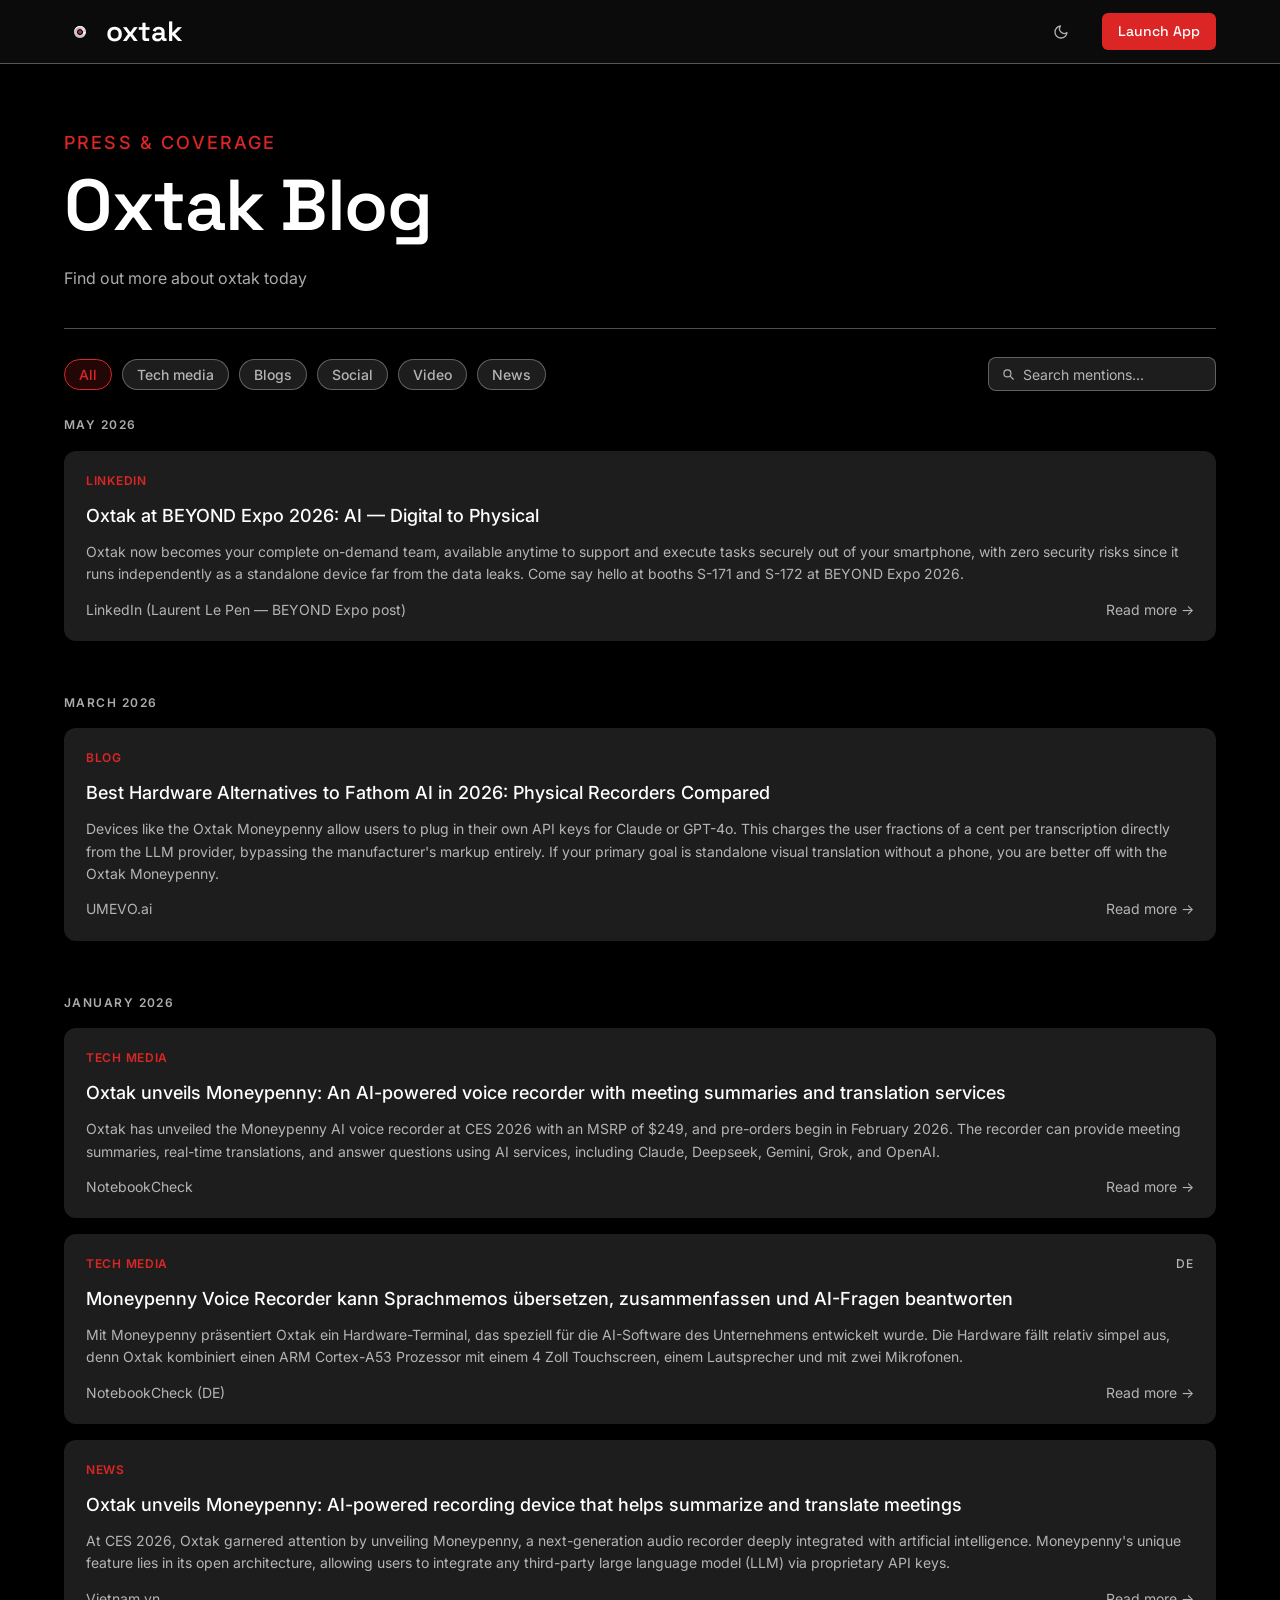
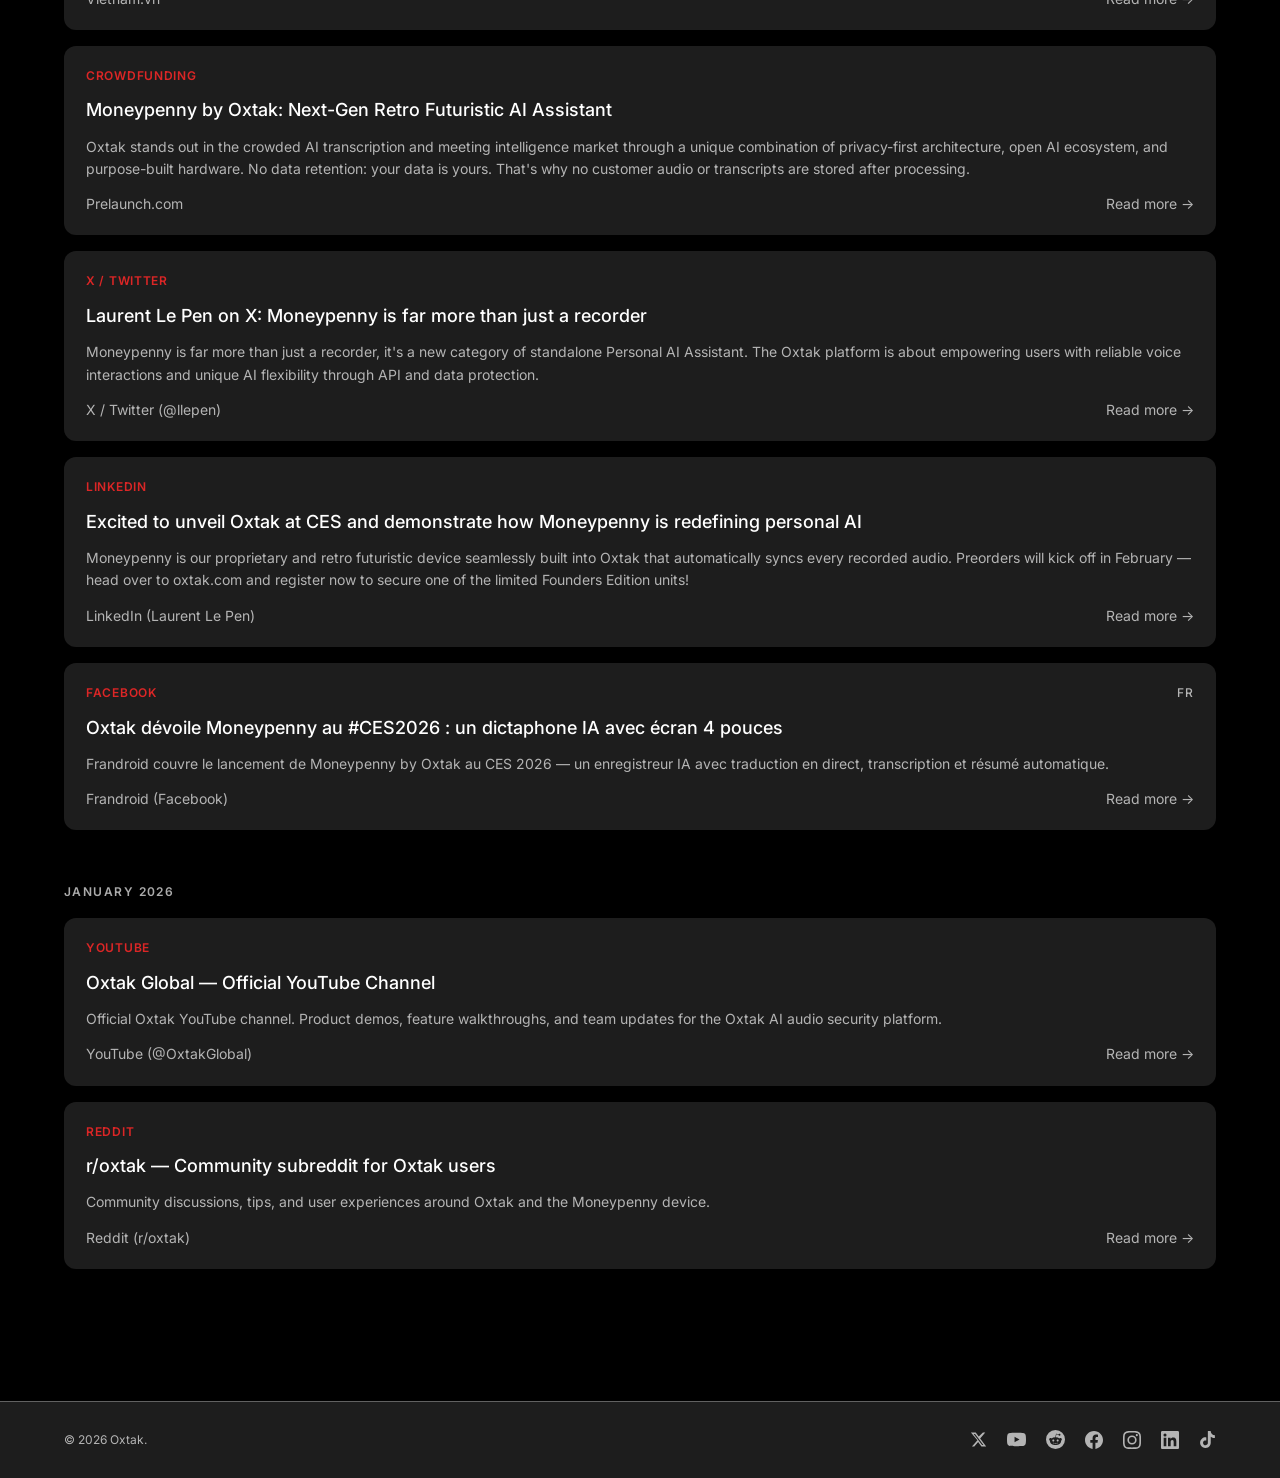
==== public/index.html @ 45c35e2d "initial commit" ====
<!DOCTYPE html>
<html lang="en">
<head>
  <meta charset="UTF-8">
  <meta name="viewport" content="width=device-width, initial-scale=1.0">
  <title>Oxtak Press &amp; Coverage</title>
  <link rel="preconnect" href="https://fonts.googleapis.com">
  <link rel="preconnect" href="https://fonts.gstatic.com" crossorigin>
  <link href="https://fonts.googleapis.com/css2?family=Inter:wght@300..700&family=Space+Grotesk:wght@300..700&display=swap" rel="stylesheet">
  <link rel="stylesheet" href="style.css">
</head>
<body>

<!-- Nav -->
<nav>
  <a href="https://oxtak.com" class="nav-logo">
    <img src="oxtak_logo.svg" class="logo-img" alt="Oxtak">
    oxtak
  </a>
  <div class="nav-links">
    <button class="theme-toggle" id="themeToggle" aria-label="Switch to light mode">
      <svg class="icon-sun" width="16" height="16" fill="none" viewBox="0 0 24 24" stroke="currentColor" stroke-width="2">
        <circle cx="12" cy="12" r="5"/>
        <path stroke-linecap="round" d="M12 2v2M12 20v2M4.22 4.22l1.42 1.42M18.36 18.36l1.42 1.42M2 12h2M20 12h2M4.22 19.78l1.42-1.42M18.36 5.64l1.42-1.42"/>
      </svg>
      <svg class="icon-moon" width="16" height="16" fill="none" viewBox="0 0 24 24" stroke="currentColor" stroke-width="2" style="display:none">
        <path stroke-linecap="round" stroke-linejoin="round" d="M21 12.79A9 9 0 1111.21 3 7 7 0 0021 12.79z"/>
      </svg>
    </button>
    <a href="https://app.oxtak.com" class="btn-launch">Launch App</a>
  </div>
</nav>

<div class="page">

  <!-- Hero -->
  <section class="hero">
    <div class="hero-eyebrow">Press &amp; Coverage</div>
    <h1>Oxtak Blog</h1>
    <p class="hero-sub">
      Find out more about oxtak today
    </p>
  </section>

  <!-- Filter bar -->
  <div class="filters">
    <button class="filter-btn active" onclick="setFilter('all',this)">All</button>
    <button class="filter-btn" onclick="setFilter('tech_media',this)">Tech media</button>
    <button class="filter-btn" onclick="setFilter('blog',this)">Blogs</button>
    <button class="filter-btn" onclick="setFilter('social',this)">Social</button>
    <button class="filter-btn" onclick="setFilter('video_youtube',this)">Video</button>
    <button class="filter-btn" onclick="setFilter('news',this)">News</button>
    <div class="filter-spacer"></div>
    <div class="search-wrap">
      <svg width="14" height="14" fill="none" viewBox="0 0 24 24" stroke="currentColor" stroke-width="2">
        <path stroke-linecap="round" stroke-linejoin="round" d="M21 21l-4.35-4.35M17 11A6 6 0 115 11a6 6 0 0112 0z"/>
      </svg>
      <input class="search-input" id="searchInput" type="text"
             placeholder="Search mentions…" oninput="applyFilters()">
    </div>
  </div>

  <!-- Timeline -->
  <div class="timeline" id="timeline"></div>

  <div class="empty-state" id="emptyState">
    <svg width="32" height="32" fill="none" viewBox="0 0 24 24" stroke="currentColor" stroke-width="1.5">
      <path stroke-linecap="round" stroke-linejoin="round" d="M9.172 16.172a4 4 0 015.656 0M9 10h.01M15 10h.01M21 12a9 9 0 11-18 0 9 9 0 0118 0z"/>
    </svg>
    <p>No mentions match your search.</p>
  </div>

</div>

<!-- Footer -->
<footer class="site-footer">
  <div class="page">
    <div class="footer-inner">
      <p class="footer-copy">© 2026 Oxtak.</p>
      <div class="footer-socials">
        <a href="https://x.com/OxtakGlobal" class="social-link" target="_blank" rel="noopener noreferrer" aria-label="X">
          <svg width="17" height="17" viewBox="0 0 24 24" fill="currentColor"><path d="M18.244 2.25h3.308l-7.227 8.26 8.502 11.24H16.17l-4.714-6.231-5.401 6.231H2.744l7.73-8.835L1.254 2.25H8.08l4.259 5.623L18.244 2.25zm-1.161 17.52h1.833L7.084 4.126H5.117L17.083 19.77z"/></svg>
        </a>
        <a href="https://www.youtube.com/@OxtakGlobal" class="social-link" target="_blank" rel="noopener noreferrer" aria-label="YouTube">
          <svg width="19" height="19" viewBox="0 0 24 24" fill="currentColor"><path d="M23.498 6.186a3.016 3.016 0 0 0-2.122-2.136C19.505 3.545 12 3.545 12 3.545s-7.505 0-9.377.505A3.017 3.017 0 0 0 .502 6.186C0 8.07 0 12 0 12s0 3.93.502 5.814a3.016 3.016 0 0 0 2.122 2.136c1.871.505 9.376.505 9.376.505s7.505 0 9.377-.505a3.015 3.015 0 0 0 2.122-2.136C24 15.93 24 12 24 12s0-3.93-.502-5.814zM9.545 15.568V8.432L15.818 12l-6.273 3.568z"/></svg>
        </a>
        <a href="https://www.reddit.com/r/oxtak/" class="social-link" target="_blank" rel="noopener noreferrer" aria-label="Reddit">
          <svg width="19" height="19" viewBox="0 0 24 24" fill="currentColor"><path d="M12 0A12 12 0 0 0 0 12a12 12 0 0 0 12 12 12 12 0 0 0 12-12A12 12 0 0 0 12 0zm5.01 4.744c.688 0 1.25.561 1.25 1.249a1.25 1.25 0 0 1-2.498.056l-2.597-.547-.8 3.747c1.824.07 3.48.632 4.674 1.488.308-.309.73-.491 1.207-.491.968 0 1.754.786 1.754 1.754 0 .716-.435 1.333-1.01 1.614a3.111 3.111 0 0 1 .042.52c0 2.694-3.13 4.87-7.004 4.87-3.874 0-7.004-2.176-7.004-4.87 0-.183.015-.366.043-.534A1.748 1.748 0 0 1 4.028 12c0-.968.786-1.754 1.754-1.754.463 0 .898.196 1.207.49 1.207-.883 2.878-1.43 4.744-1.487l.885-4.182a.342.342 0 0 1 .14-.197.35.35 0 0 1 .238-.042l2.906.617a1.214 1.214 0 0 1 1.108-.701zM9.25 12C8.561 12 8 12.562 8 13.25c0 .687.561 1.248 1.25 1.248.687 0 1.248-.561 1.248-1.249 0-.688-.561-1.249-1.249-1.249zm5.5 0c-.687 0-1.248.561-1.248 1.25 0 .687.561 1.248 1.249 1.248.688 0 1.249-.561 1.249-1.249 0-.687-.562-1.249-1.25-1.249zm-5.466 3.99a.327.327 0 0 0-.231.094.33.33 0 0 0 0 .463c.842.842 2.484.913 2.961.913.477 0 2.105-.056 2.961-.913a.361.361 0 0 0 .029-.463.33.33 0 0 0-.464 0c-.547.533-1.684.73-2.512.73-.828 0-1.979-.196-2.512-.73a.326.326 0 0 0-.232-.095z"/></svg>
        </a>
        <a href="https://www.facebook.com/oxtak" class="social-link" target="_blank" rel="noopener noreferrer" aria-label="Facebook">
          <svg width="18" height="18" viewBox="0 0 24 24" fill="currentColor"><path d="M24 12.073c0-6.627-5.373-12-12-12s-12 5.373-12 12c0 5.99 4.388 10.954 10.125 11.854v-8.385H7.078v-3.47h3.047V9.43c0-3.007 1.792-4.669 4.533-4.669 1.312 0 2.686.235 2.686.235v2.953H15.83c-1.491 0-1.956.925-1.956 1.874v2.25h3.328l-.532 3.47h-2.796v8.385C19.612 23.027 24 18.062 24 12.073z"/></svg>
        </a>
        <a href="https://www.instagram.com/oxtak" class="social-link" target="_blank" rel="noopener noreferrer" aria-label="Instagram">
          <svg width="18" height="18" viewBox="0 0 24 24" fill="currentColor"><path d="M12 2.163c3.204 0 3.584.012 4.85.07 3.252.148 4.771 1.691 4.919 4.919.058 1.265.069 1.645.069 4.849 0 3.205-.012 3.584-.069 4.849-.149 3.225-1.664 4.771-4.919 4.919-1.266.058-1.644.07-4.85.07-3.204 0-3.584-.012-4.849-.07-3.26-.149-4.771-1.699-4.919-4.92-.058-1.265-.07-1.644-.07-4.849 0-3.204.013-3.583.07-4.849.149-3.227 1.664-4.771 4.919-4.919 1.266-.057 1.645-.069 4.849-.069zM12 0C8.741 0 8.333.014 7.053.072 2.695.272.273 2.69.073 7.052.014 8.333 0 8.741 0 12c0 3.259.014 3.668.072 4.948.2 4.358 2.618 6.78 6.98 6.98C8.333 23.986 8.741 24 12 24c3.259 0 3.668-.014 4.948-.072 4.354-.2 6.782-2.618 6.979-6.98.059-1.28.073-1.689.073-4.948 0-3.259-.014-3.667-.072-4.947-.196-4.354-2.617-6.78-6.979-6.98C15.668.014 15.259 0 12 0zm0 5.838a6.162 6.162 0 1 0 0 12.324 6.162 6.162 0 0 0 0-12.324zM12 16a4 4 0 1 1 0-8 4 4 0 0 1 0 8zm6.406-11.845a1.44 1.44 0 1 0 0 2.881 1.44 1.44 0 0 0 0-2.881z"/></svg>
        </a>
        <a href="https://www.linkedin.com/company/oxtakglobal/" class="social-link" target="_blank" rel="noopener noreferrer" aria-label="LinkedIn">
          <svg width="18" height="18" viewBox="0 0 24 24" fill="currentColor"><path d="M20.447 20.452h-3.554v-5.569c0-1.328-.027-3.037-1.852-3.037-1.853 0-2.136 1.445-2.136 2.939v5.667H9.351V9h3.414v1.561h.046c.477-.9 1.637-1.85 3.37-1.85 3.601 0 4.267 2.37 4.267 5.455v6.286zM5.337 7.433a2.062 2.062 0 0 1-2.063-2.065 2.064 2.064 0 1 1 2.063 2.065zm1.782 13.019H3.555V9h3.564v11.452zM22.225 0H1.771C.792 0 0 .774 0 1.729v20.542C0 23.227.792 24 1.771 24h20.451C23.2 24 24 23.227 24 22.271V1.729C24 .774 23.2 0 22.222 0h.003z"/></svg>
        </a>
        <a href="https://www.tiktok.com/@oxtakglobal" class="social-link" target="_blank" rel="noopener noreferrer" aria-label="TikTok">
          <svg width="17" height="17" viewBox="0 0 24 24" fill="currentColor"><path d="M12.525.02c1.31-.02 2.61-.01 3.91-.02.08 1.53.63 3.09 1.75 4.17 1.12 1.11 2.7 1.62 4.24 1.79v4.03c-1.44-.05-2.89-.35-4.2-.97-.57-.26-1.1-.59-1.62-.93-.01 2.92.01 5.84-.02 8.75-.08 1.4-.54 2.79-1.35 3.94-1.31 1.92-3.58 3.17-5.91 3.21-1.43.08-2.86-.31-4.08-1.03-2.02-1.19-3.44-3.37-3.65-5.71-.02-.5-.03-1-.01-1.49.18-1.9 1.12-3.72 2.58-4.96 1.66-1.44 3.98-2.13 6.15-1.72.02 1.48-.04 2.96-.04 4.44-.99-.32-2.15-.23-3.02.37-.63.41-1.11 1.04-1.36 1.75-.21.51-.15 1.07-.14 1.61.24 1.64 1.82 3.02 3.5 2.87 1.12-.01 2.19-.66 2.77-1.61.19-.33.4-.67.41-1.06.1-1.79.06-3.57.07-5.36.01-4.03-.01-8.05.02-12.07z"/></svg>
        </a>
      </div>
    </div>
  </div>
</footer>

<!-- Data file generated by build_blog.py (do not edit manually) -->
<script src="oxtak_data.js"></script>

<!-- Page logic -->
<script src="app.js"></script>

</body>
</html>
---- public/style.css ----
:root {
  --bg:           #000000;
  --bg2:          #1d1d1d;
  --bg3:          #1d1d1d67;
  --border:       rgba(255,255,255,0.3);
  --border-hover: rgba(255,255,255,0.67);
  --red:          #dc2626;
  --red-dim:      rgba(232,40,42,0.15);
  --white:        #ffffff;
  --white-btn:    #ffffff;
  --muted:        rgba(255,255,255,0.67);
  --font:         "Inter", sans-serif;
  --font-heading: "Space Grotesk", sans-serif;
  --mono:         'SF Mono', 'Fira Code', Consolas, monospace;
}

/* --- Light mode --- */
html.light {
  --bg:           #FFFFFF;
  --bg2:          #FAFAFA;
  --bg3:          #fafafa67;
  --border:       rgba(0,0,0,0.12);
  --border-hover: rgba(0,0,0,0.35);
  --red-dim:      rgba(220,38,38,0.10);
  --white:        #1A1A1A;
  --white-btn:    #ffffff;
  --muted:        #525252;
}

*, *::before, *::after {
  box-sizing: border-box;
  margin: 0;
  padding: 0;
}

html {
  scroll-behavior: smooth;
}

body {
  background: var(--bg);
  color: var(--white);
  font-family: var(--font);
  font-size: 14px;
  line-height: 1.65;
  -webkit-font-smoothing: antialiased;
}

/* --- Nav --- */
nav {
  font-family: var(--font-heading);
  position: sticky;
  top: 0;
  z-index: 100;
  background: var(--bg3);
  backdrop-filter: blur(4px);
  -webkit-backdrop-filter: blur(12px);
  border-bottom: 0.5px solid var(--border);
  display: flex;
  align-items: center;
  justify-content: space-between;
  padding: 0 clamp(1.5rem, 5vw, 4rem);
  height: 64px;
}

.nav-logo {
  display: flex;
  align-items: center;
  gap: 10px;
  text-decoration: none;
  color: var(--white);
  font-size: 28px;
  font-weight: 600;
  letter-spacing: -0.3px;
}

.logo-img {
  height: 32px;
  width: auto;
  flex-shrink: 0;
}

.nav-links {
  display: flex;
  gap: 1.5rem;
  align-items: center;
  opacity: 1;
}

.nav-links a {
  color: var(--muted);
  text-decoration: none;
  font-size: 14px;
  transition: color .15s;
}

.nav-links a:hover {
  color: var(--white-btn);
}

.theme-toggle {
  background: none;
  border: 0;
  color: var(--muted);
  width: 34px;
  height: 34px;
  border-radius: 8px;
  cursor: pointer;
  display: flex;
  align-items: center;
  justify-content: center;
  flex-shrink: 0;
}

.theme-toggle:hover {
  color: var(--white);
  background: var(--border);
  opacity: 0.67;
}

.nav-links .btn-launch {
  background: var(--red);
  color: var(--white-btn);
  padding: 7px 16px;
  border-radius: 6px;
  font-size: 14px;
  font-weight: 500;
}

.nav-links .btn-launch:hover {
  opacity: 0.9;
}

/* --- Page wrapper --- */
.page {
  max-width: 1320px;
  margin: 0 auto;
  padding: 0 clamp(1.5rem, 5vw, 4rem);
}

/* --- Hero --- */
.hero {
  padding: 64px 0 36px;
  border-bottom: 0.5px solid var(--border);
}

.hero-eyebrow {
  display: inline-flex;
  align-items: center;
  gap: 8px;
  font-size: 18px;
  font-weight: 500;
  letter-spacing: 0.12em;
  text-transform: uppercase;
  color: var(--red);
  margin-bottom: 8px;
}

.hero h1 {
  font-family: var(--font-heading);
  font-size: 72px;
  font-weight: 600;
  letter-spacing: -1.5px;
  line-height: 1.1;
  color: var(--white);
  margin-bottom: 20px;
}

.hero h1 span {
  color: var(--red);
}

.hero-sub {
  font-size: 16px;
  color: var(--muted);
  max-width: 580px;
  line-height: 1.7;
}

/* --- Filter bar --- */
.filters {
  display: flex;
  align-items: center;
  gap: 10px;
  padding: 28px 0 24px;
  flex-wrap: wrap;
}

.filter-btn {
  background: var(--bg2);
  border: 0.5px solid var(--border);
  color: var(--muted);
  font-size: 14px;
  font-weight: 500;
  padding: 6px 14px;
  border-radius: 100px;
  cursor: pointer;
  transition: all 0.15s;
  font-family: var(--font);
  white-space: nowrap;
}

.filter-btn:hover {
  border-color: var(--border-hover);
  color: var(--white);
}

.filter-btn.active {
  background: var(--red-dim);
  border-color: var(--red);
  color: var(--red);
}

.filter-spacer {
  flex: 1;
}

.search-wrap {
  display: flex;
  align-items: center;
  gap: 8px;
  background: var(--bg2);
  border: 0.5px solid var(--border);
  border-radius: 8px;
  padding: 0 12px;
  height: 34px;
  transition: border-color 0.15s;
}

.search-wrap:focus-within {
  border-color: var(--border-hover);
}

.search-wrap svg {
  color: var(--muted);
  flex-shrink: 0;
}

.search-input {
  background: transparent;
  border: none;
  outline: none;
  color: var(--white);
  font-size: 14px;
  font-family: var(--font);
  width: 180px;
}

.search-input::placeholder {
  color: var(--muted);
}

/* --- Timeline / cards --- */
.timeline {
  padding-bottom: 80px;
}

.timeline-group {
  margin-bottom: 52px;
}

.timeline-month {
  font-size: 12px;
  font-weight: 600;
  letter-spacing: 0.12em;
  text-transform: uppercase;
  color: var(--muted);
  margin-bottom: 16px;
  display: flex;
  align-items: center;
  gap: 12px;
}

.card-grid {
  display: grid;
  grid-template-columns: repeat(auto-fill, minmax(min(700px, 100%), 1fr));
  gap: 16px;
}

.mention-card {
  background: var(--bg2);
  border-radius: 12px;
  padding: 20px 22px;
  text-decoration: none;
  display: flex;
  flex-direction: column;
  gap: 12px;
  transition: transform 0.1s;
  cursor: pointer;
}

.mention-card:hover {
  transform: translateY(-1.67px);
}

.card-header {
  display: flex;
  align-items: center;
  gap: 10px;
}

.source-badge {
  display: inline-flex;
  align-items: center;
  gap: 5px;
  font-size: 12px;
  font-weight: 600;
  letter-spacing: 0.06em;
  text-transform: uppercase;
  color: var(--red);
}

.lang-tag {
  margin-left: auto;
  font-size: 12px;
  font-weight: 500;
  color: var(--muted);
  letter-spacing: 0.08em;
  text-transform: uppercase;
}

.card-title {
  font-size: 18px;
  font-weight: 500;
  color: var(--white);
  line-height: 1.45;
  display: -webkit-box;
  -webkit-line-clamp: 2;
  -webkit-box-orient: vertical;
  overflow: hidden;
}

.card-snippet {
  font-size: 14px;
  color: var(--muted);
  line-height: 1.6;
  display: -webkit-box;
  -webkit-line-clamp: 3;
  -webkit-box-orient: vertical;
  overflow: hidden;
}

.card-footer {
  display: flex;
  align-items: center;
  justify-content: space-between;
  margin-top: auto;
}

.card-source {
  font-size: 14px;
  color: var(--muted);
}

.card-arrow {
  color: var(--muted);
  font-size: 14px;
}

.mention-card:hover .card-arrow {
  color: var(--white);
}

/* --- Empty state --- */
.empty-state {
  text-align: center;
  padding: 72px 0;
  color: var(--muted);
  display: none;
}

.empty-state svg {
  margin-bottom: 16px;
  opacity: 0.3;
}

.empty-state p {
  font-size: 14px;
}

/* --- Footer --- */
.site-footer {
  background: var(--bg2);
  border-top: 0.5px solid var(--border);
}

.footer-inner {
  display: flex;
  align-items: center;
  justify-content: space-between;
  flex-wrap: wrap;
  gap: 16px;
  padding: 28px 0;
}

.footer-copy {
  font-size: 12px;
  color: var(--muted);
}

.footer-socials {
  display: flex;
  align-items: center;
  gap: 20px;
}

.social-link {
  color: var(--muted);
  display: flex;
  align-items: center;
  text-decoration: none;
  transition: color 0.15s;
}

.social-link:hover {
  color: var(--white);
}

/* --- Responsive --- */
@media (max-width: 900px) {
  .hero h1 {
    font-size: 52px;
    letter-spacing: -1px;
  }
  .card-grid {
    grid-template-columns: 1fr;
  }
}

@media (max-width: 680px) {
  .nav-links a:not(.btn-launch) {
    display: none;
  }
  .hero {
    padding: 48px 0 36px;
  }
  .hero h1 {
    font-size: 40px;
    font-weight: 600;
  }
  .filters {
    gap: 8px;
  }
  .filter-spacer {
    display: none;
  }
  .search-wrap {
    width: 100%;
  }
  .search-input {
    width: 100%;
  }
}
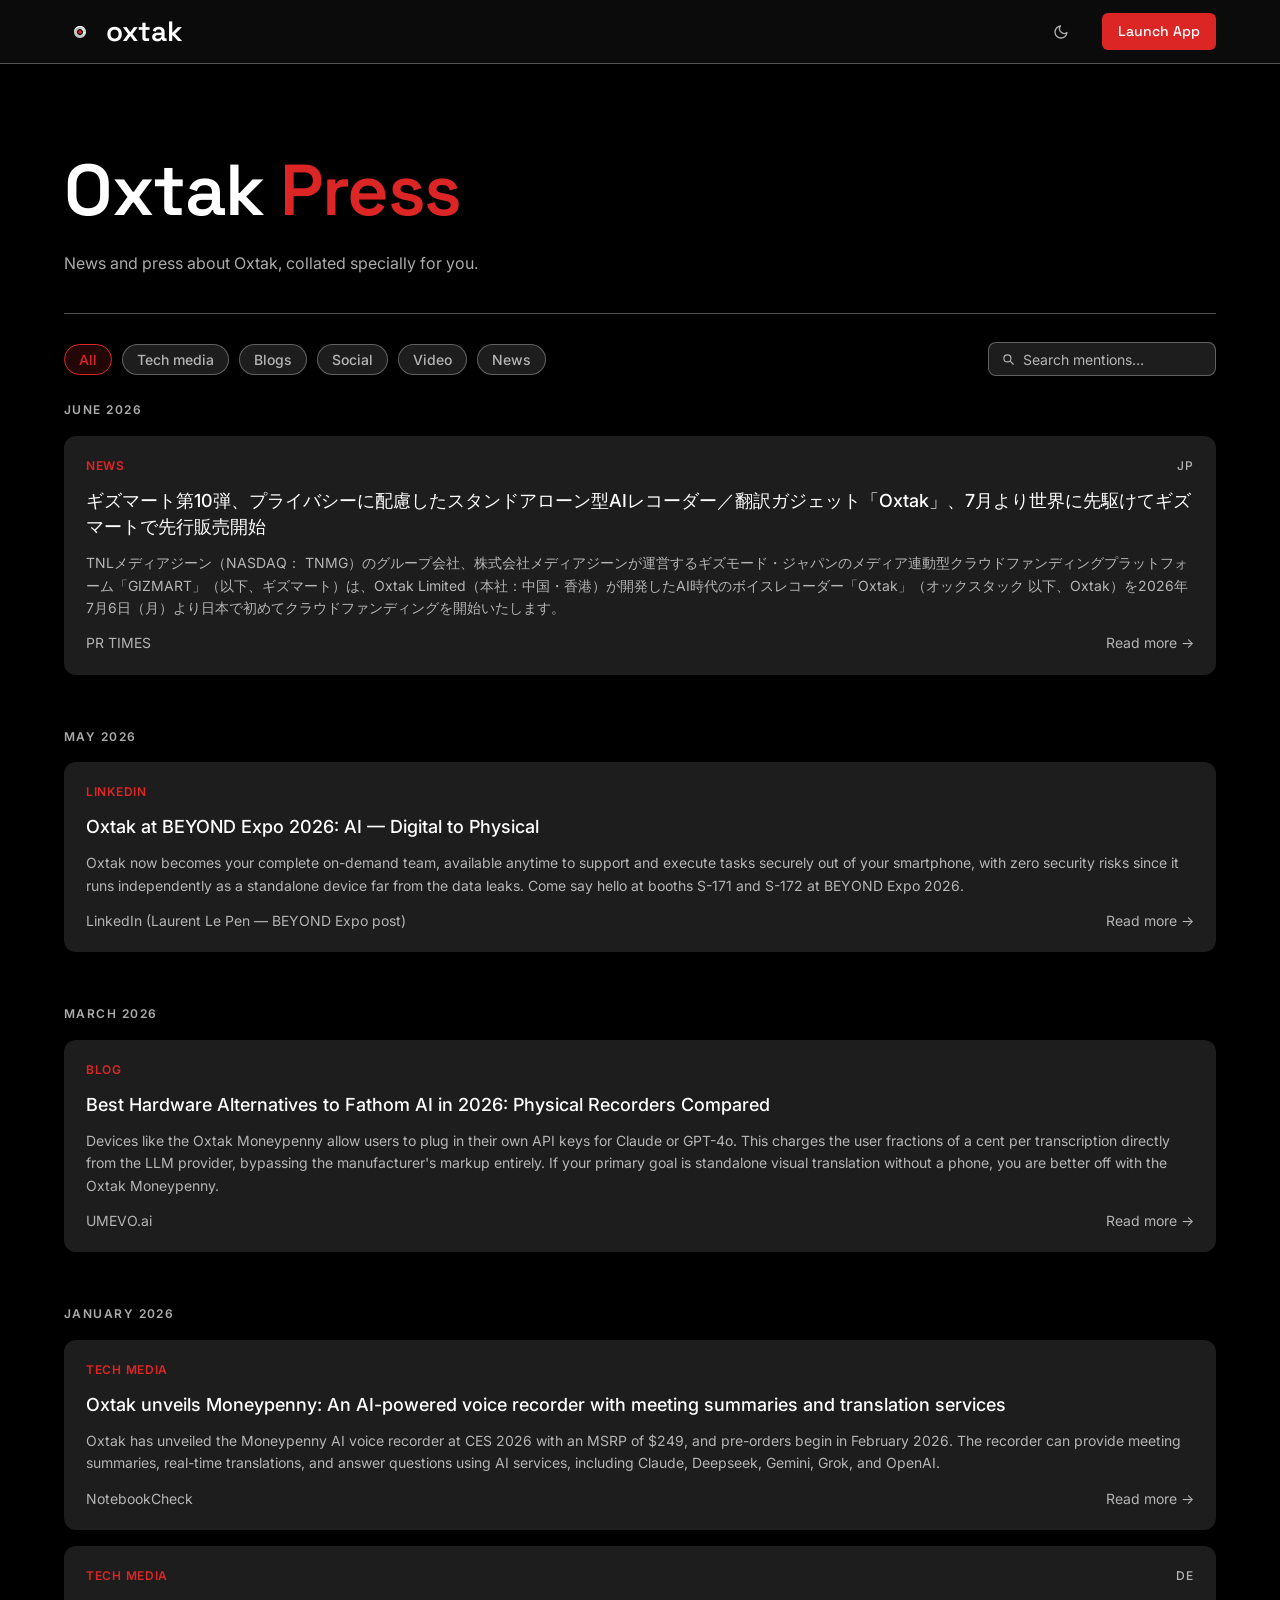
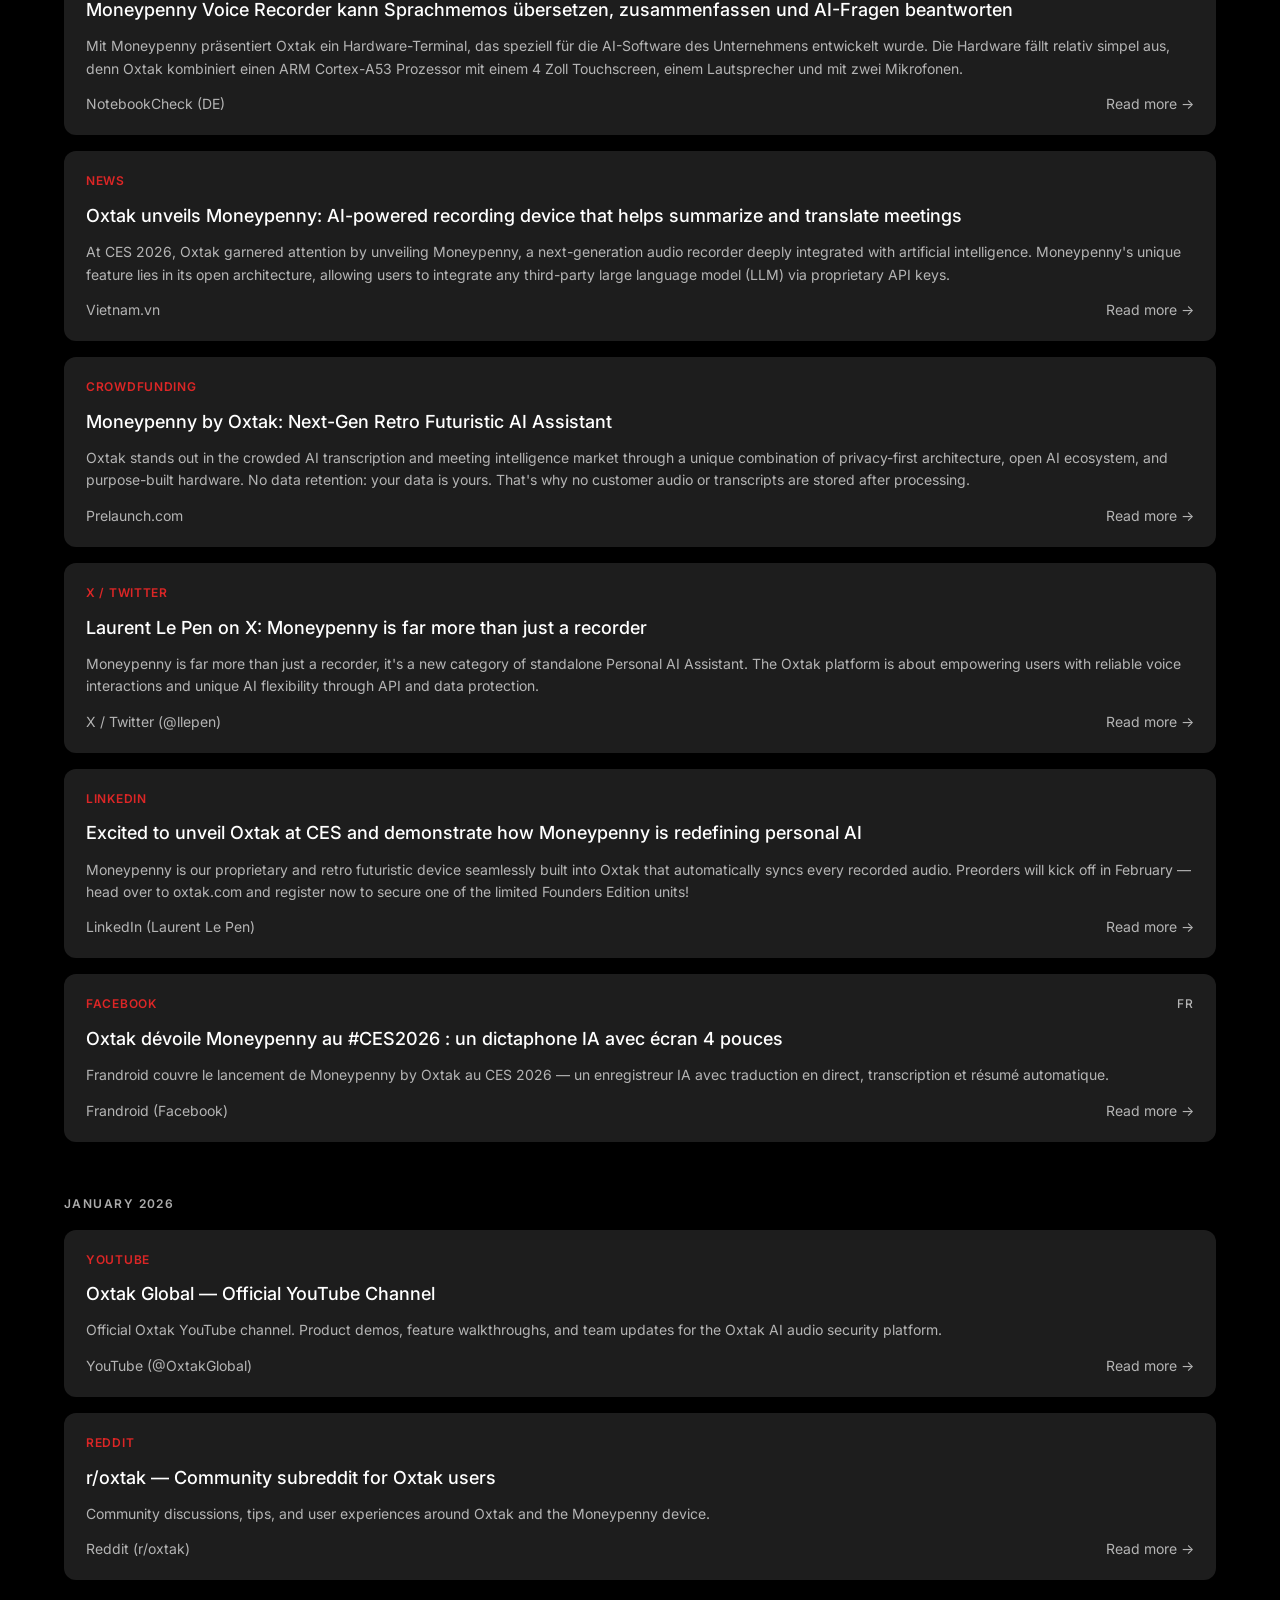
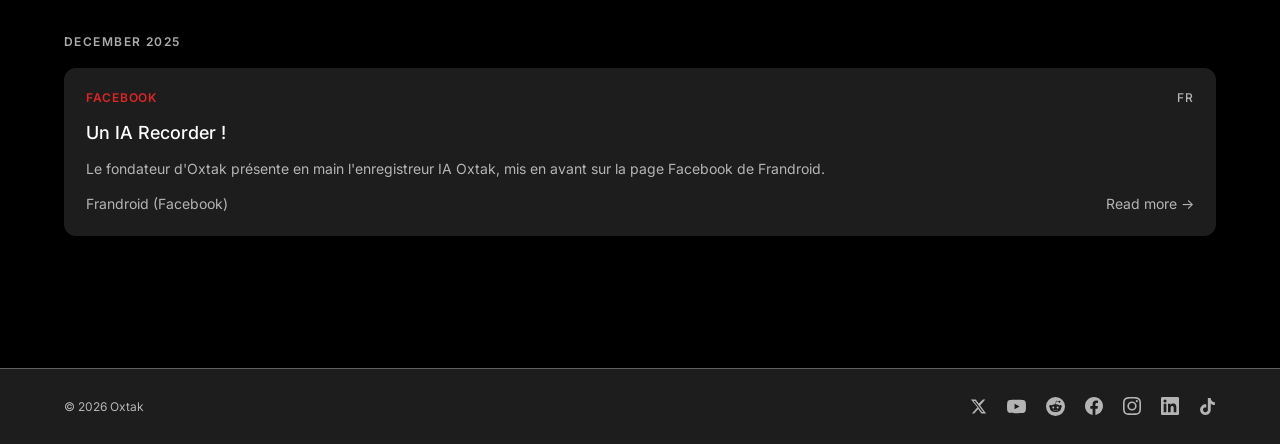
==== commit fcafad6c: "updated jap link and hero" ====
--- a/public/index.html
+++ b/public/index.html
@@ -35,10 +35,10 @@
 
   <!-- Hero -->
   <section class="hero">
-    <div class="hero-eyebrow">Press &amp; Coverage</div>
-    <h1>Oxtak Blog</h1>
+    <div class="hero-eyebrow"></div>
+    <h1>Oxtak <span>Press</span></h1>
     <p class="hero-sub">
-      Find out more about oxtak today
+      News and press about Oxtak, collated specially for you.
     </p>
   </section>
 
@@ -76,7 +76,7 @@
 <footer class="site-footer">
   <div class="page">
     <div class="footer-inner">
-      <p class="footer-copy">© 2026 Oxtak.</p>
+      <p class="footer-copy">© 2026 Oxtak</p>
       <div class="footer-socials">
         <a href="https://x.com/OxtakGlobal" class="social-link" target="_blank" rel="noopener noreferrer" aria-label="X">
           <svg width="17" height="17" viewBox="0 0 24 24" fill="currentColor"><path d="M18.244 2.25h3.308l-7.227 8.26 8.502 11.24H16.17l-4.714-6.231-5.401 6.231H2.744l7.73-8.835L1.254 2.25H8.08l4.259 5.623L18.244 2.25zm-1.161 17.52h1.833L7.084 4.126H5.117L17.083 19.77z"/></svg>
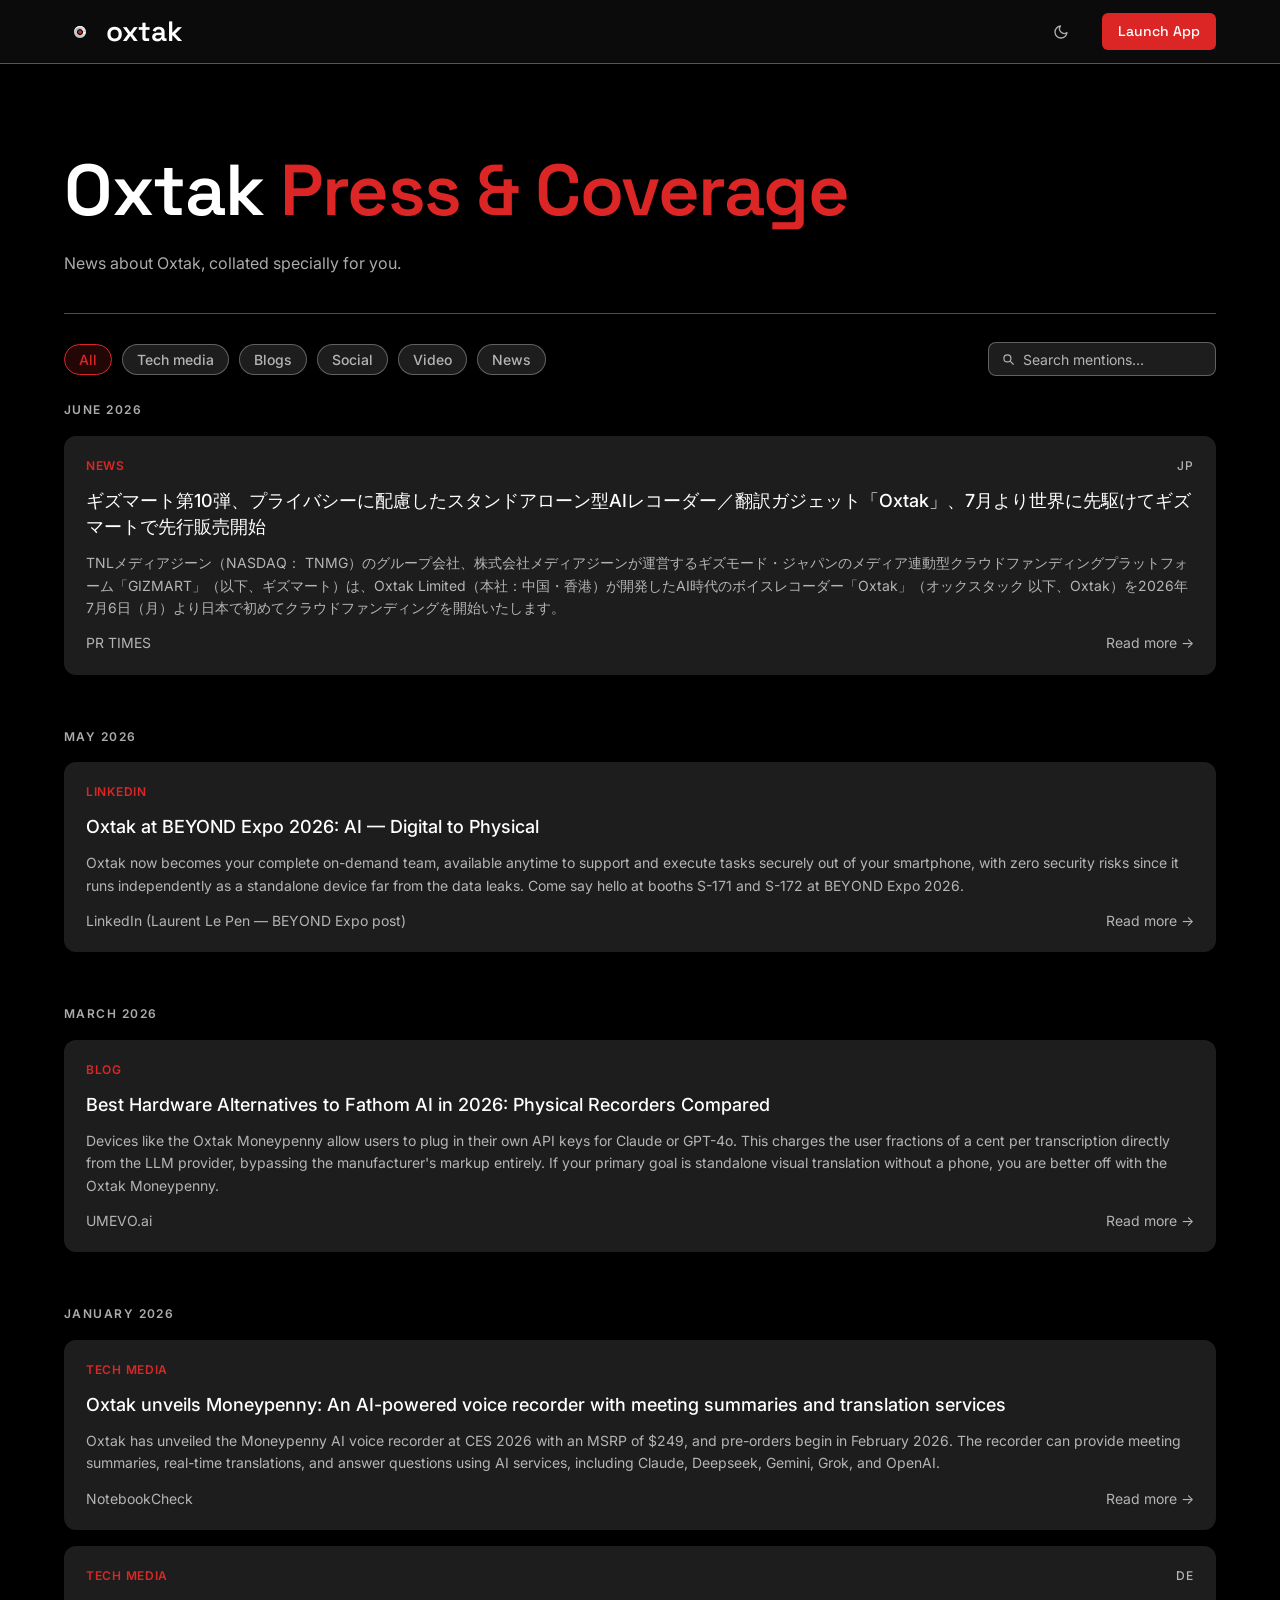
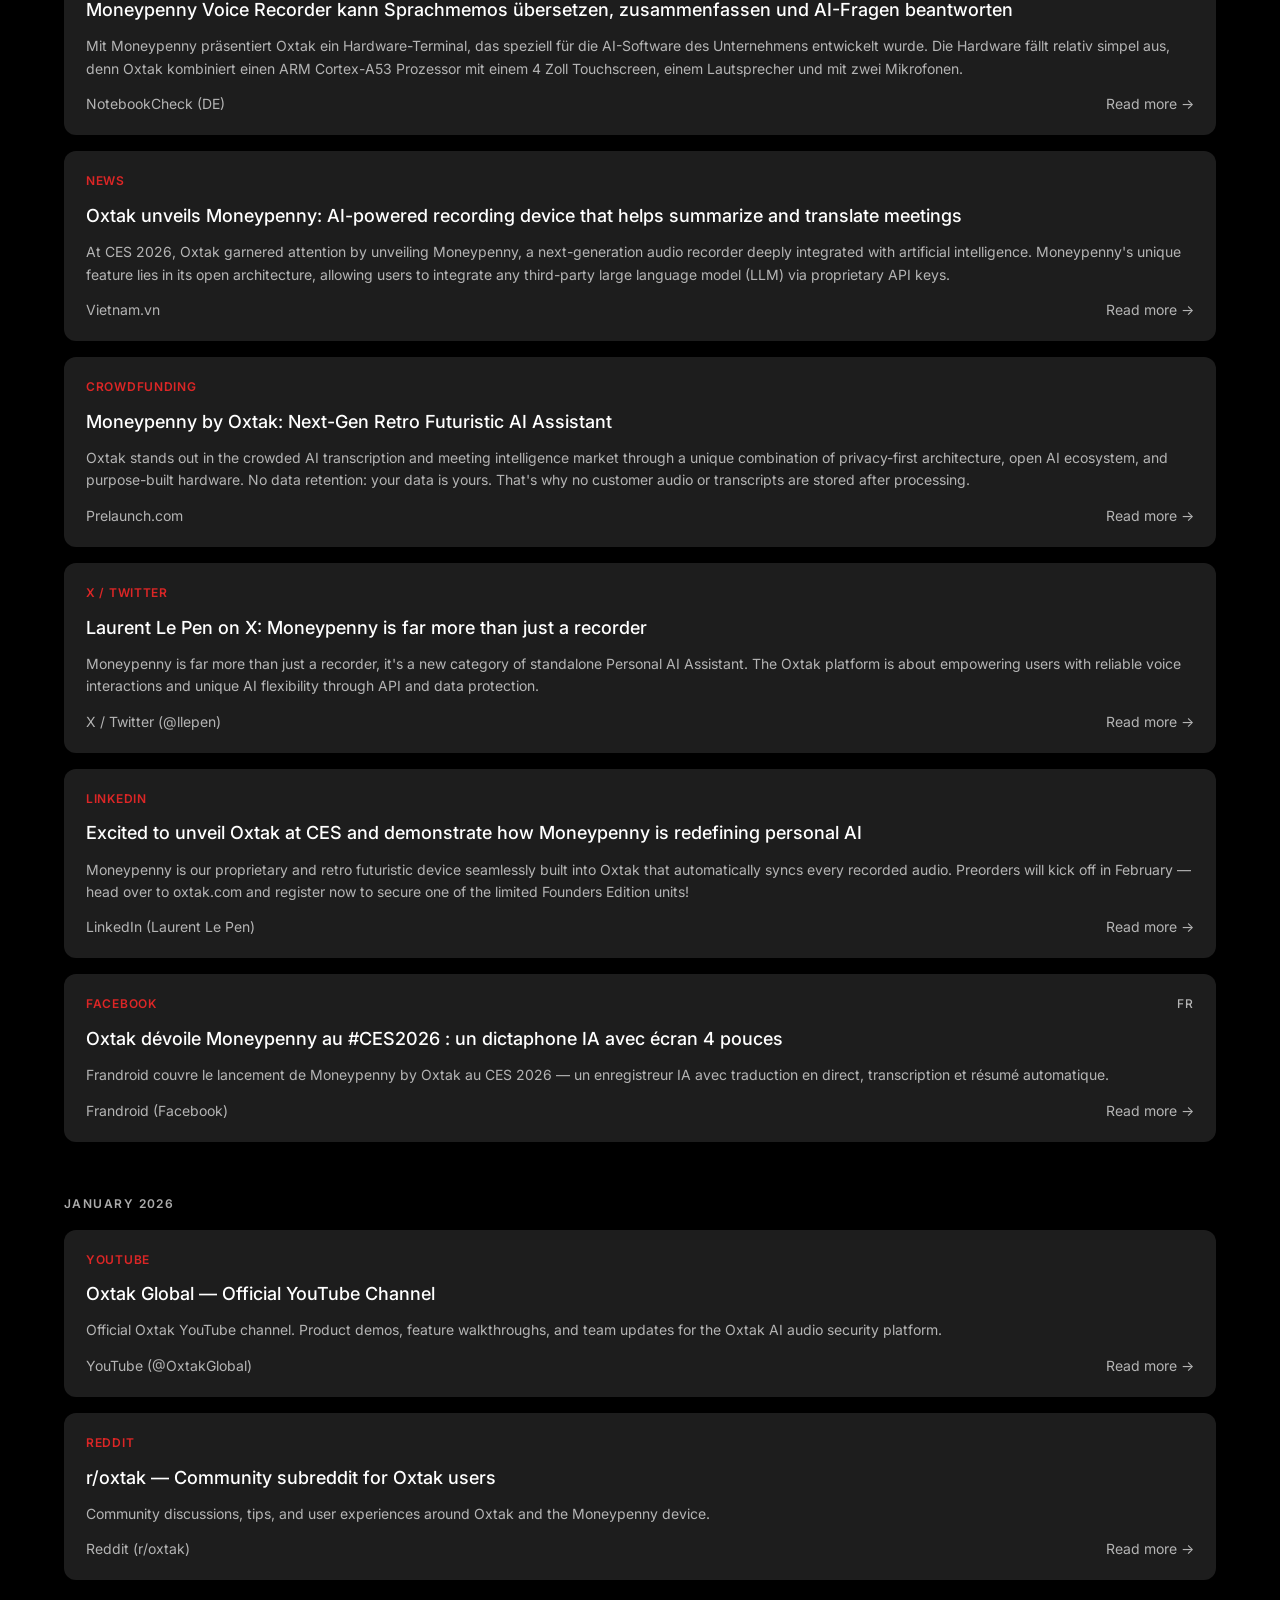
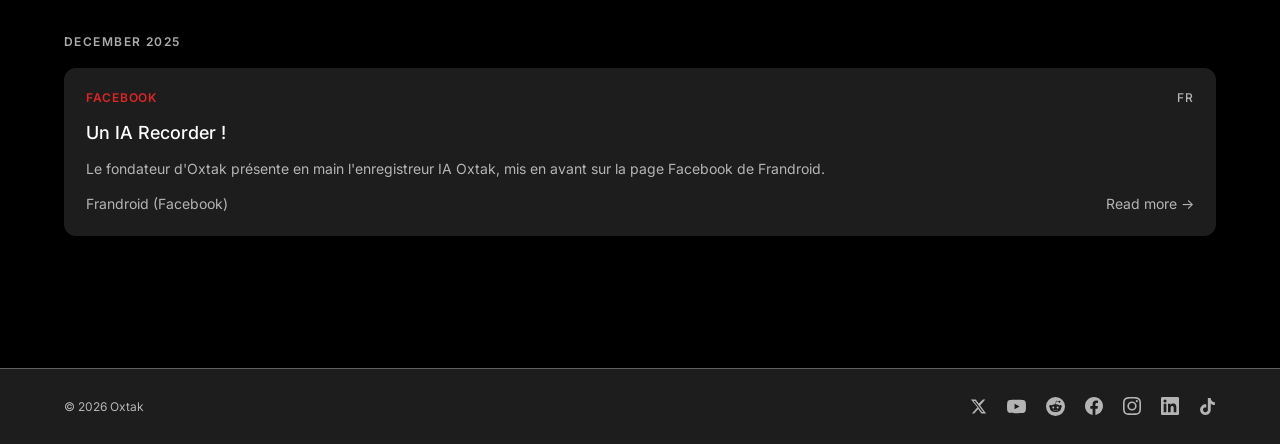
==== commit 0d80fc71: "updated hero" ====
--- a/public/index.html
+++ b/public/index.html
@@ -36,9 +36,9 @@
   <!-- Hero -->
   <section class="hero">
     <div class="hero-eyebrow"></div>
-    <h1>Oxtak <span>Press</span></h1>
+    <h1>Oxtak <span>Press &amp; Coverage</span></h1>
     <p class="hero-sub">
-      News and press about Oxtak, collated specially for you.
+      News about Oxtak, collated specially for you.
     </p>
   </section>
 
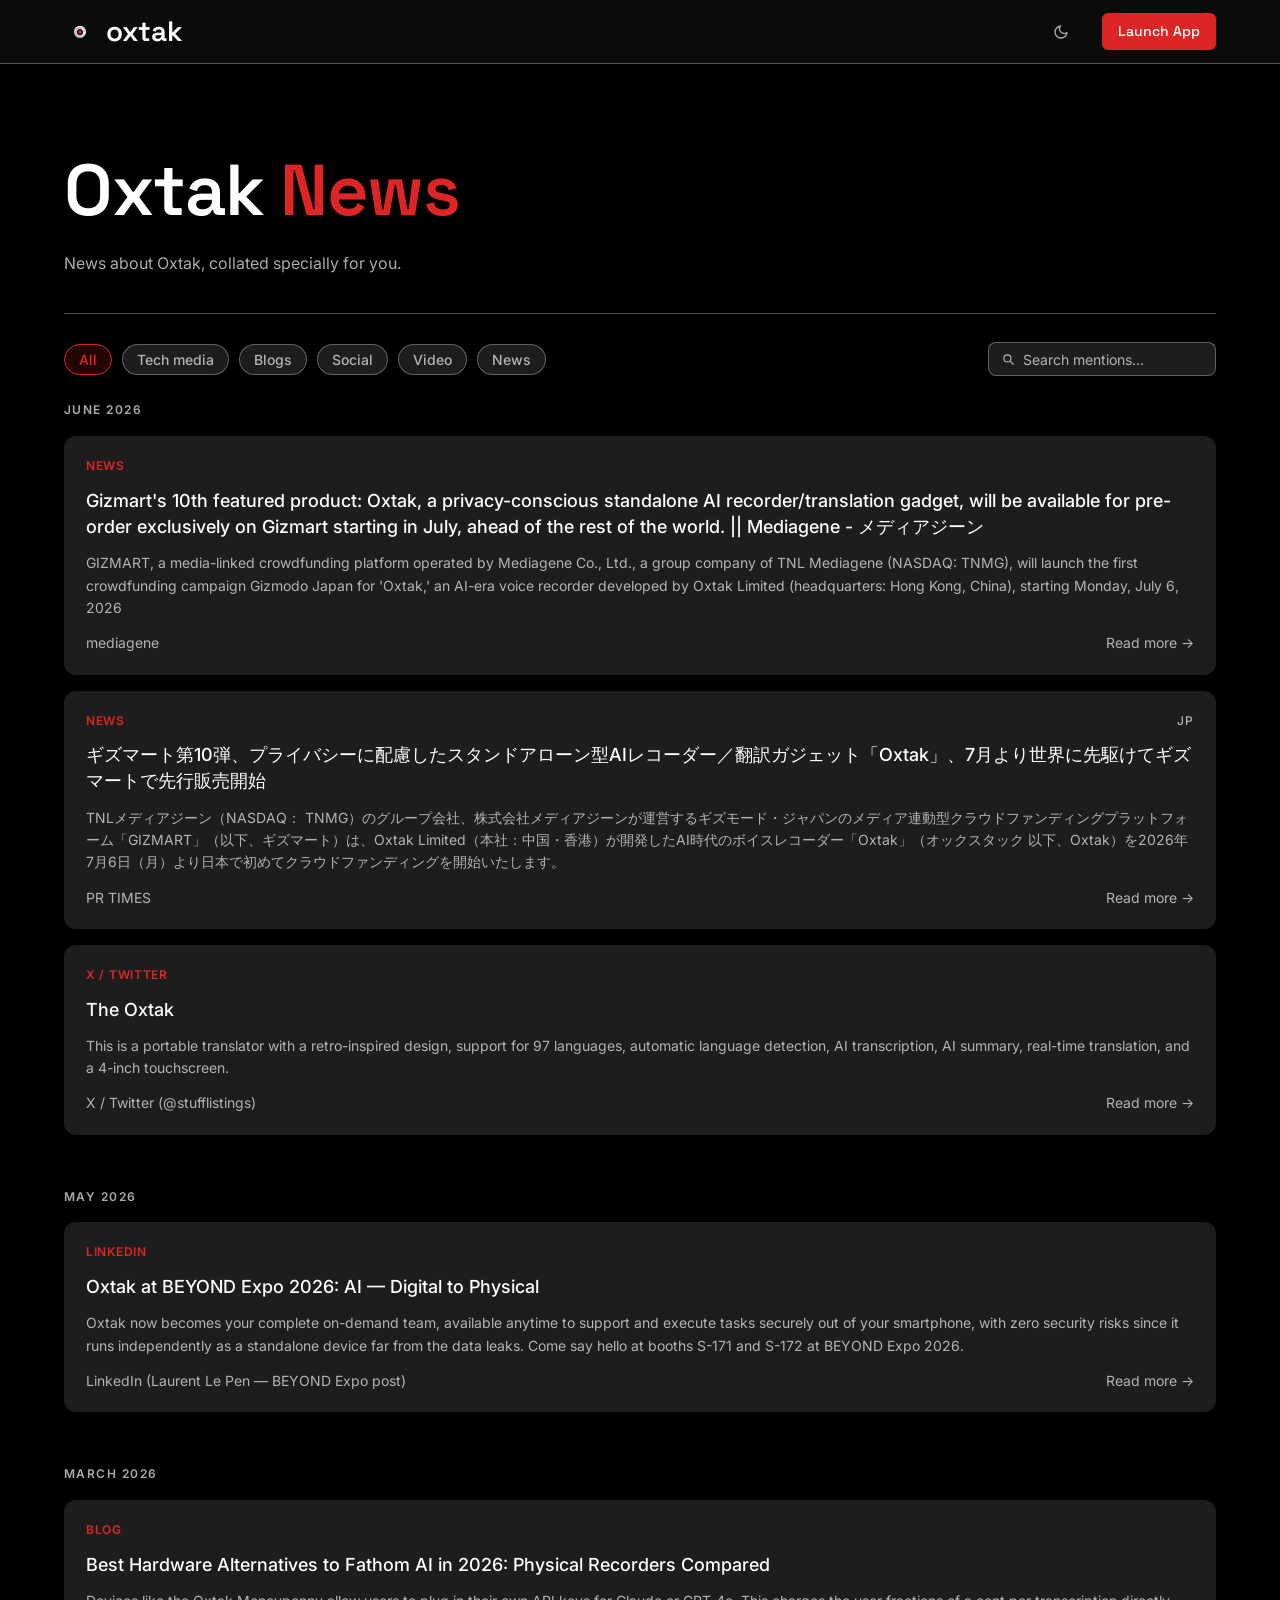
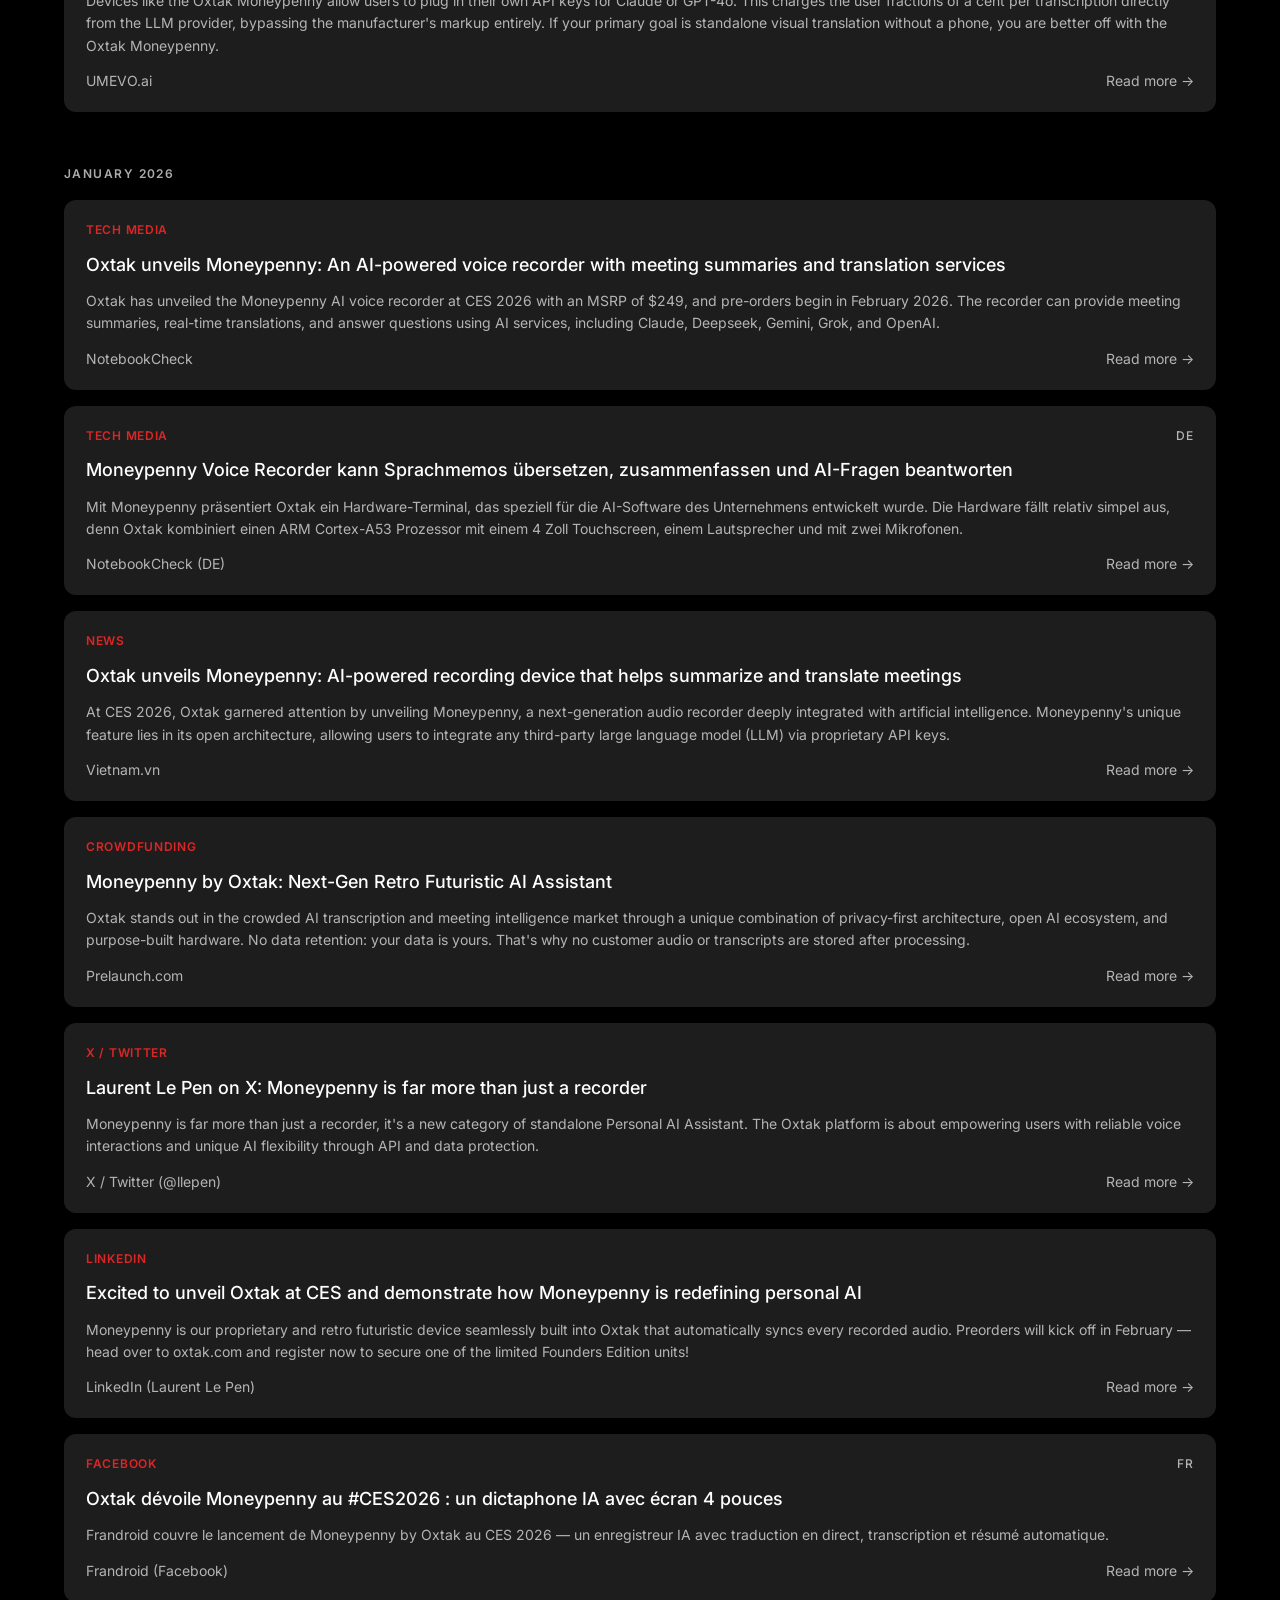
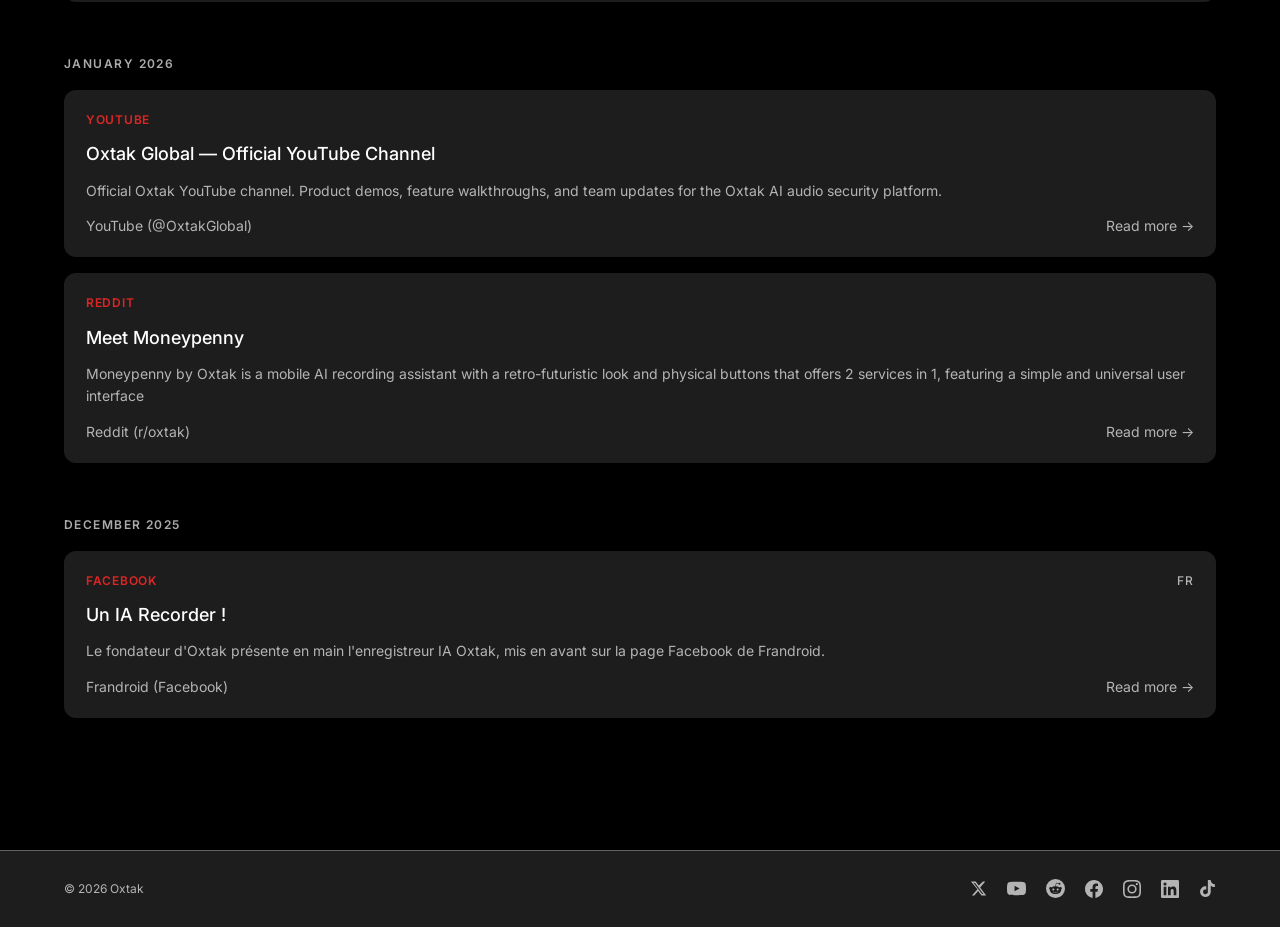
==== commit af49ccef: "added two posts" ====
--- a/public/index.html
+++ b/public/index.html
@@ -3,7 +3,7 @@
 <head>
   <meta charset="UTF-8">
   <meta name="viewport" content="width=device-width, initial-scale=1.0">
-  <title>Oxtak Press &amp; Coverage</title>
+  <title>Oxtak News</title>
   <link rel="preconnect" href="https://fonts.googleapis.com">
   <link rel="preconnect" href="https://fonts.gstatic.com" crossorigin>
   <link href="https://fonts.googleapis.com/css2?family=Inter:wght@300..700&family=Space+Grotesk:wght@300..700&display=swap" rel="stylesheet">
@@ -36,7 +36,7 @@
   <!-- Hero -->
   <section class="hero">
     <div class="hero-eyebrow"></div>
-    <h1>Oxtak <span>Press &amp; Coverage</span></h1>
+    <h1>Oxtak <span>News</span></h1>
     <p class="hero-sub">
       News about Oxtak, collated specially for you.
     </p>
--- a/public/style.css
+++ b/public/style.css
@@ -144,7 +144,7 @@
   border-bottom: 0.5px solid var(--border);
 }
 
-.hero-eyebrow {
+.hero-eyebrow {  /* currently not in use */
   display: inline-flex;
   align-items: center;
   gap: 8px;
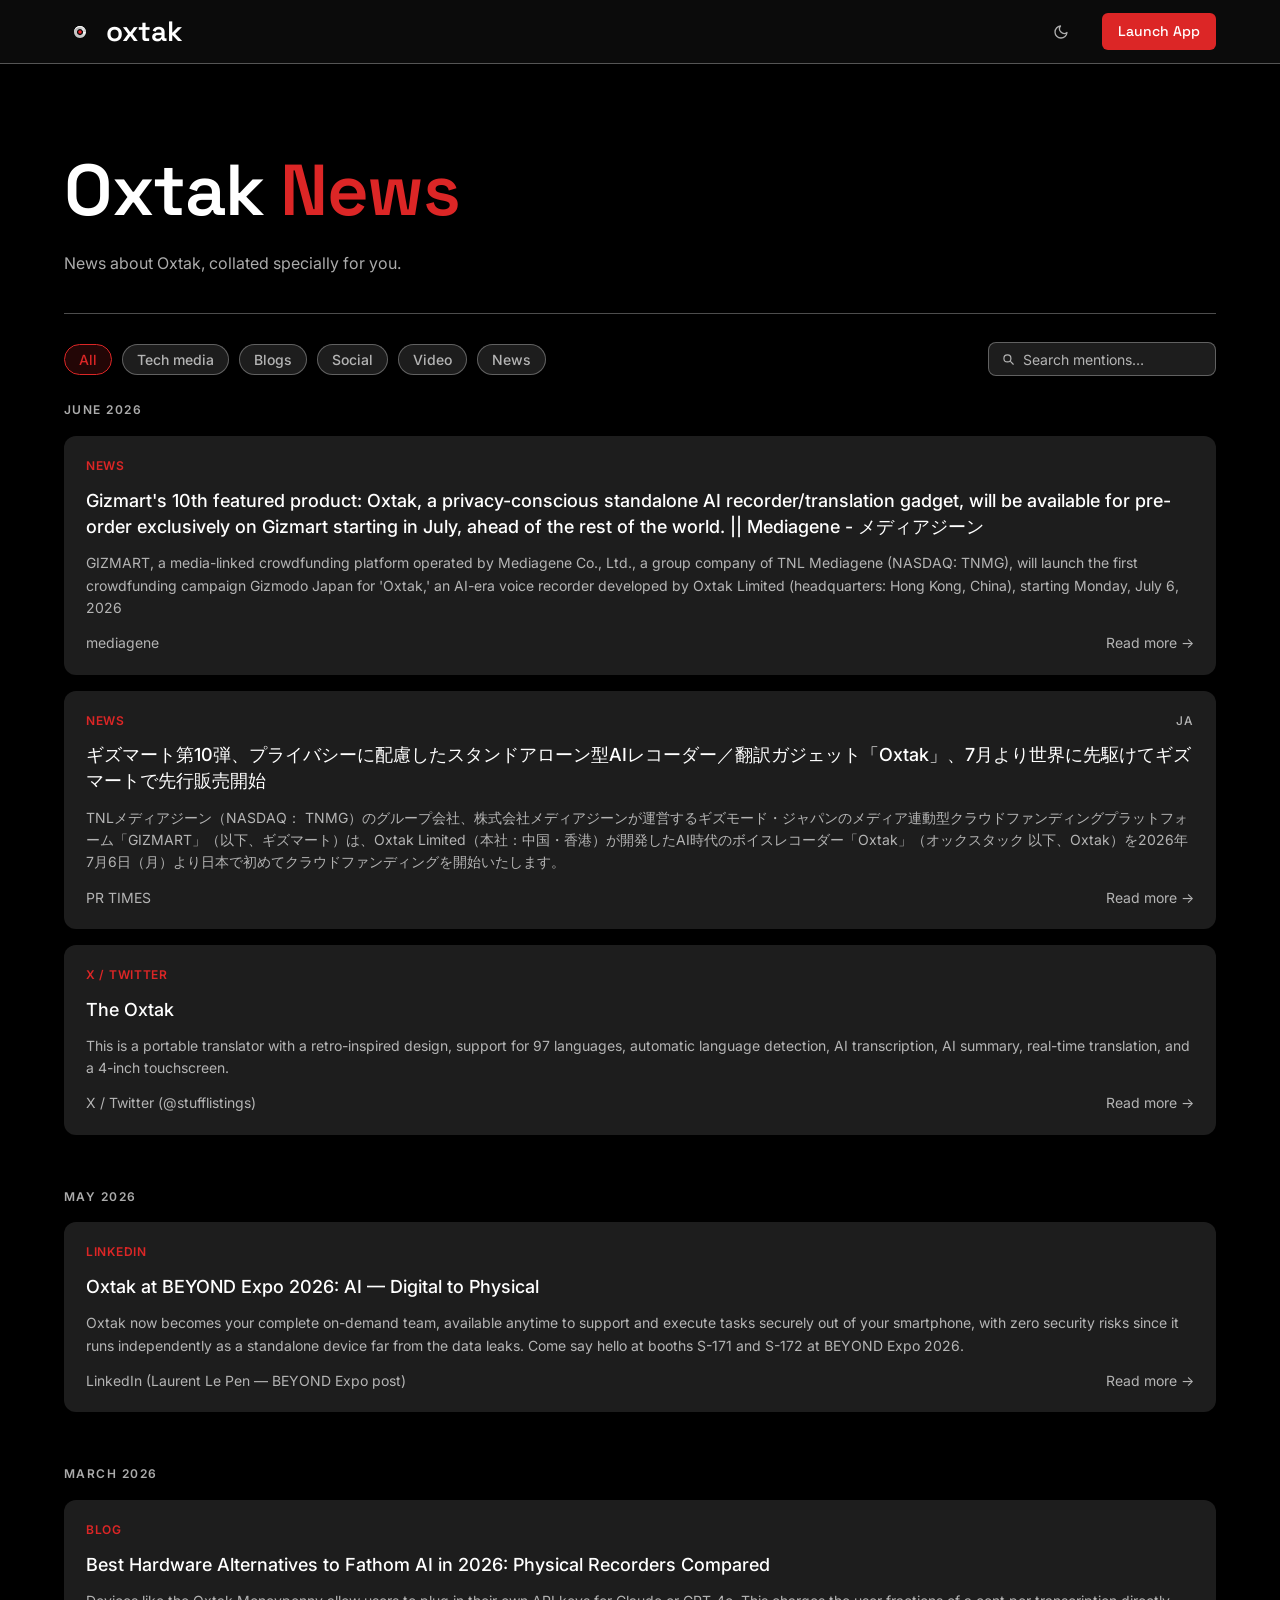
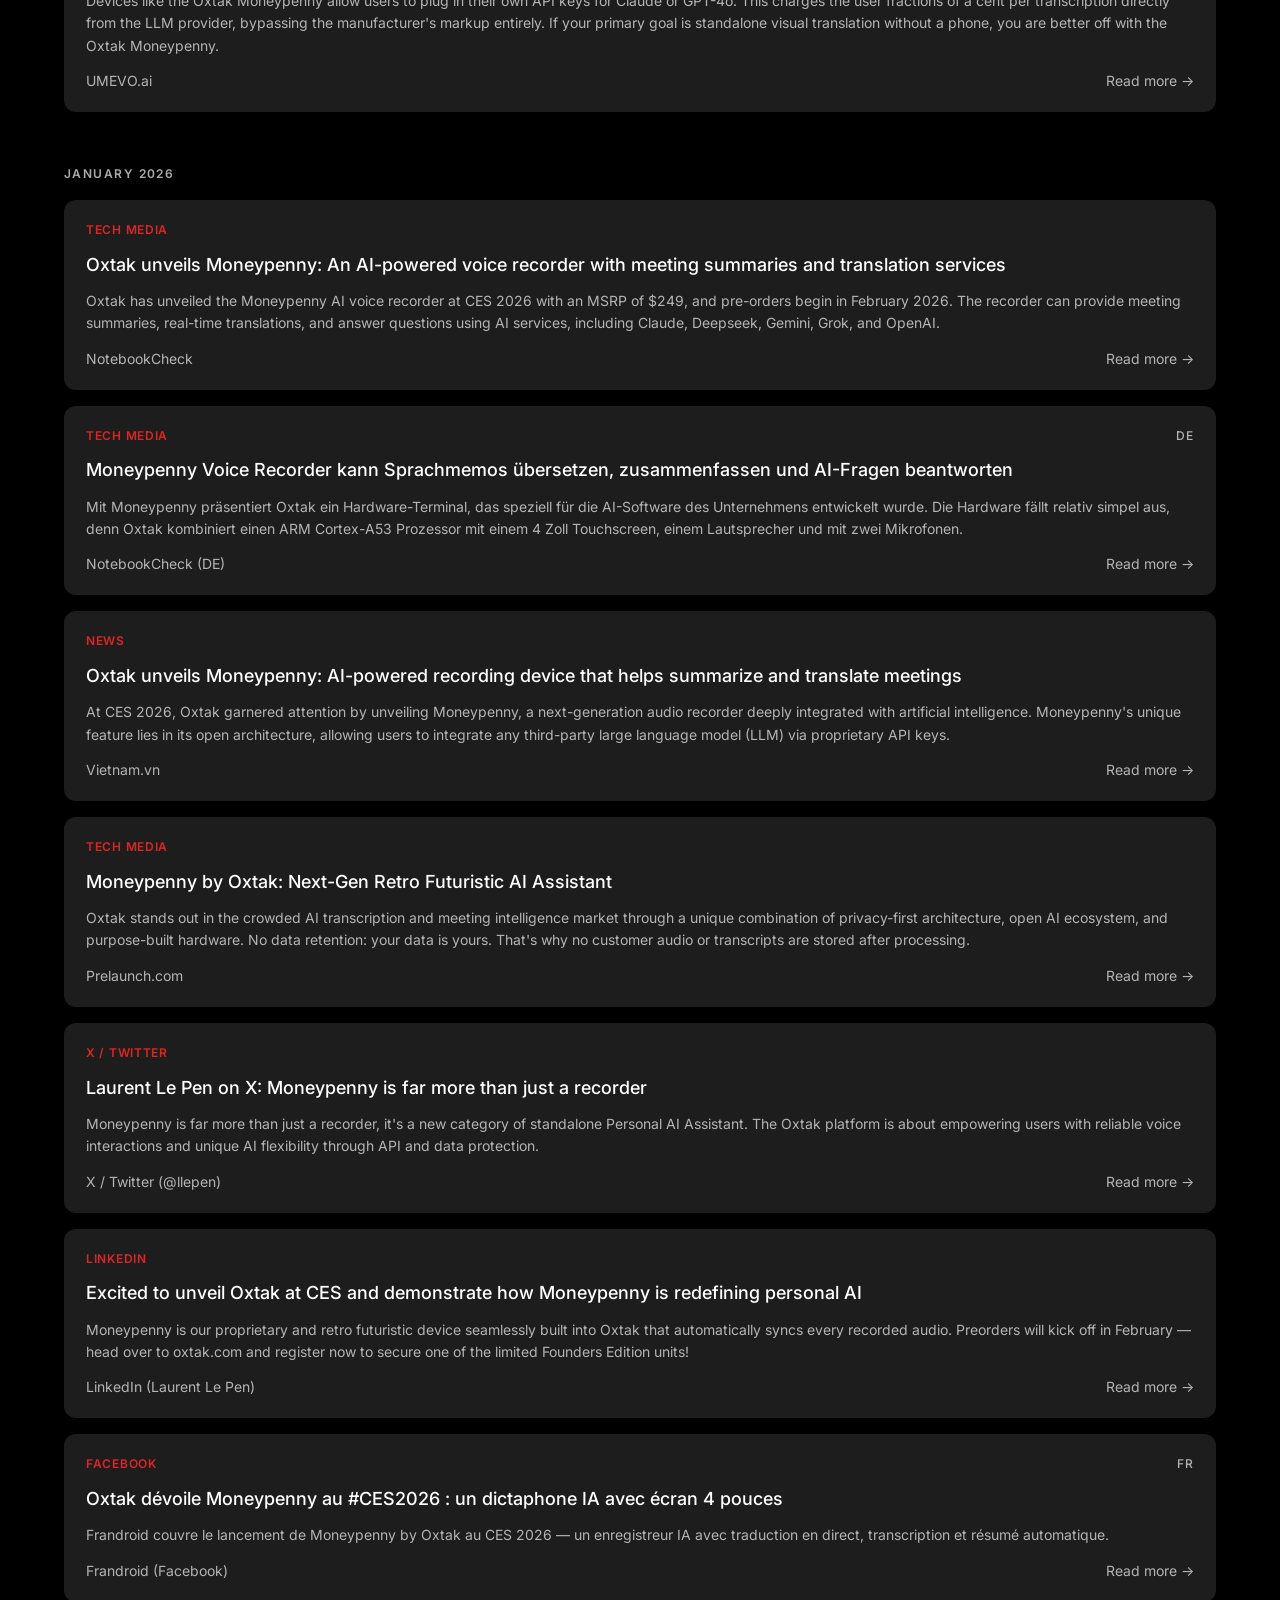
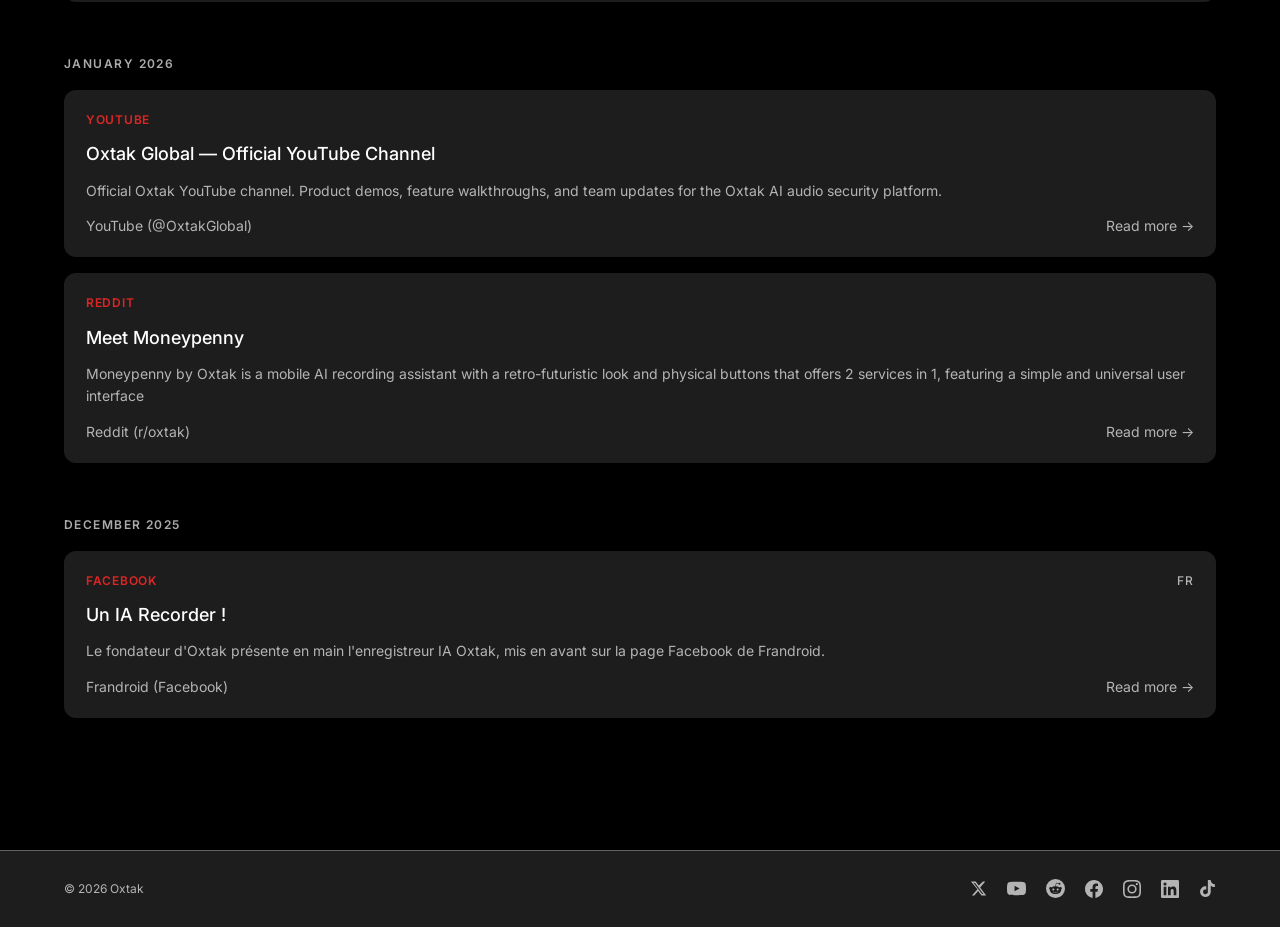
==== commit 6c72aaa8: "disable translation popup" ====
--- a/public/index.html
+++ b/public/index.html
@@ -3,6 +3,8 @@
 <head>
   <meta charset="UTF-8">
   <meta name="viewport" content="width=device-width, initial-scale=1.0">
+  <meta http-equiv="Content-Language" content="en">
+  <meta name="google" content="notranslate">
   <title>Oxtak News</title>
   <link rel="preconnect" href="https://fonts.googleapis.com">
   <link rel="preconnect" href="https://fonts.gstatic.com" crossorigin>
